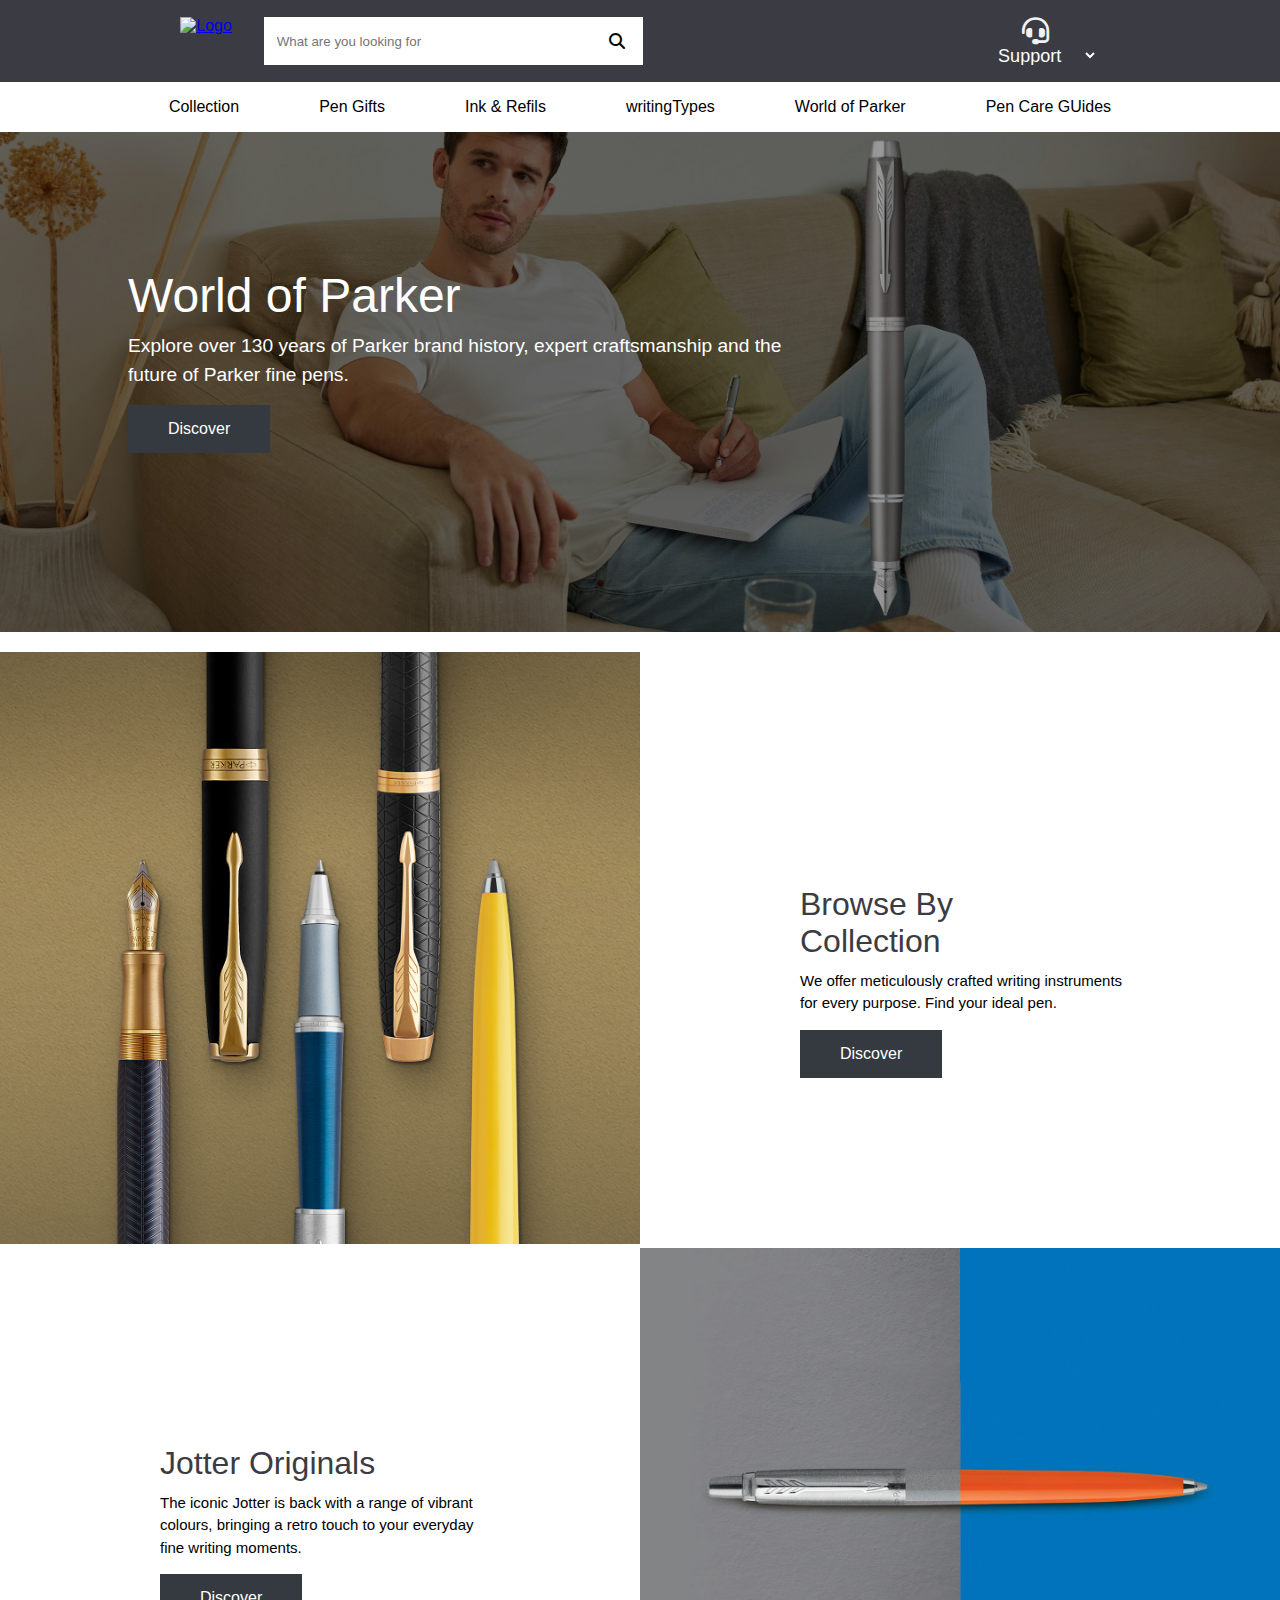
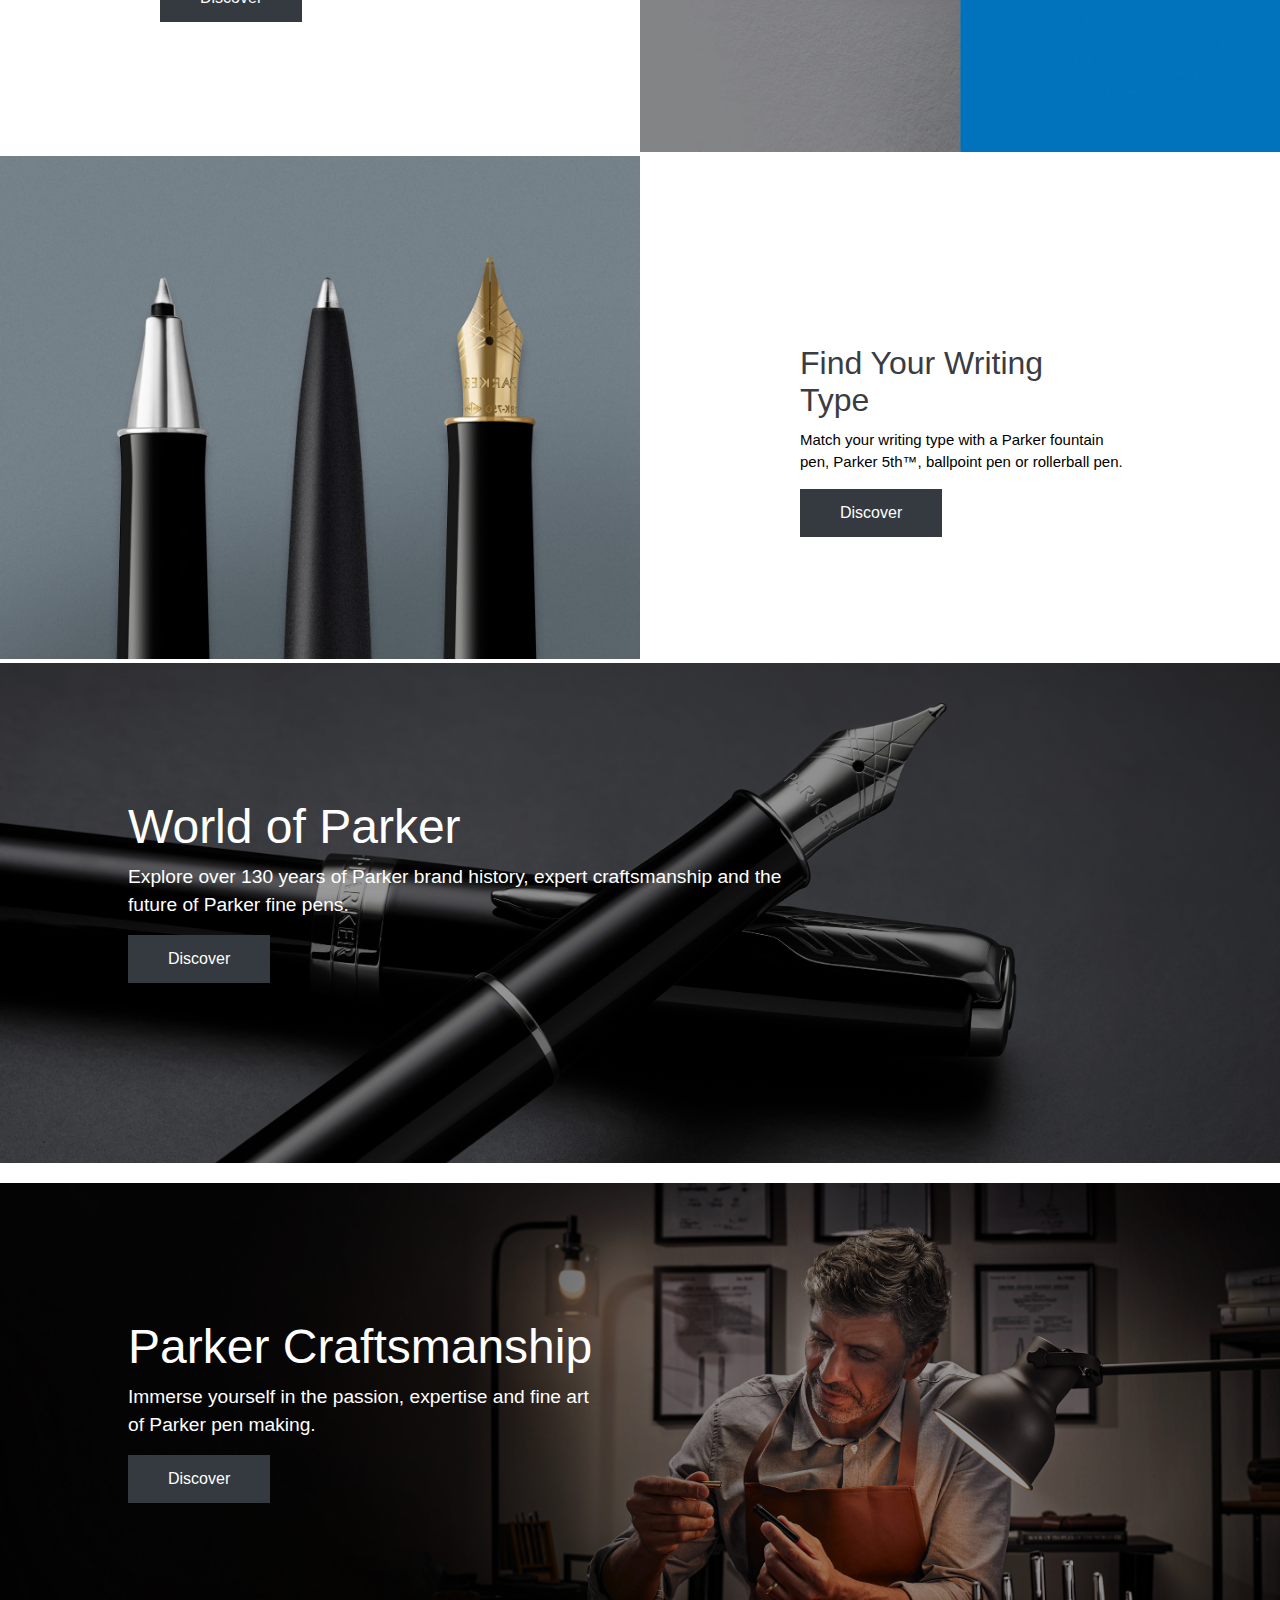
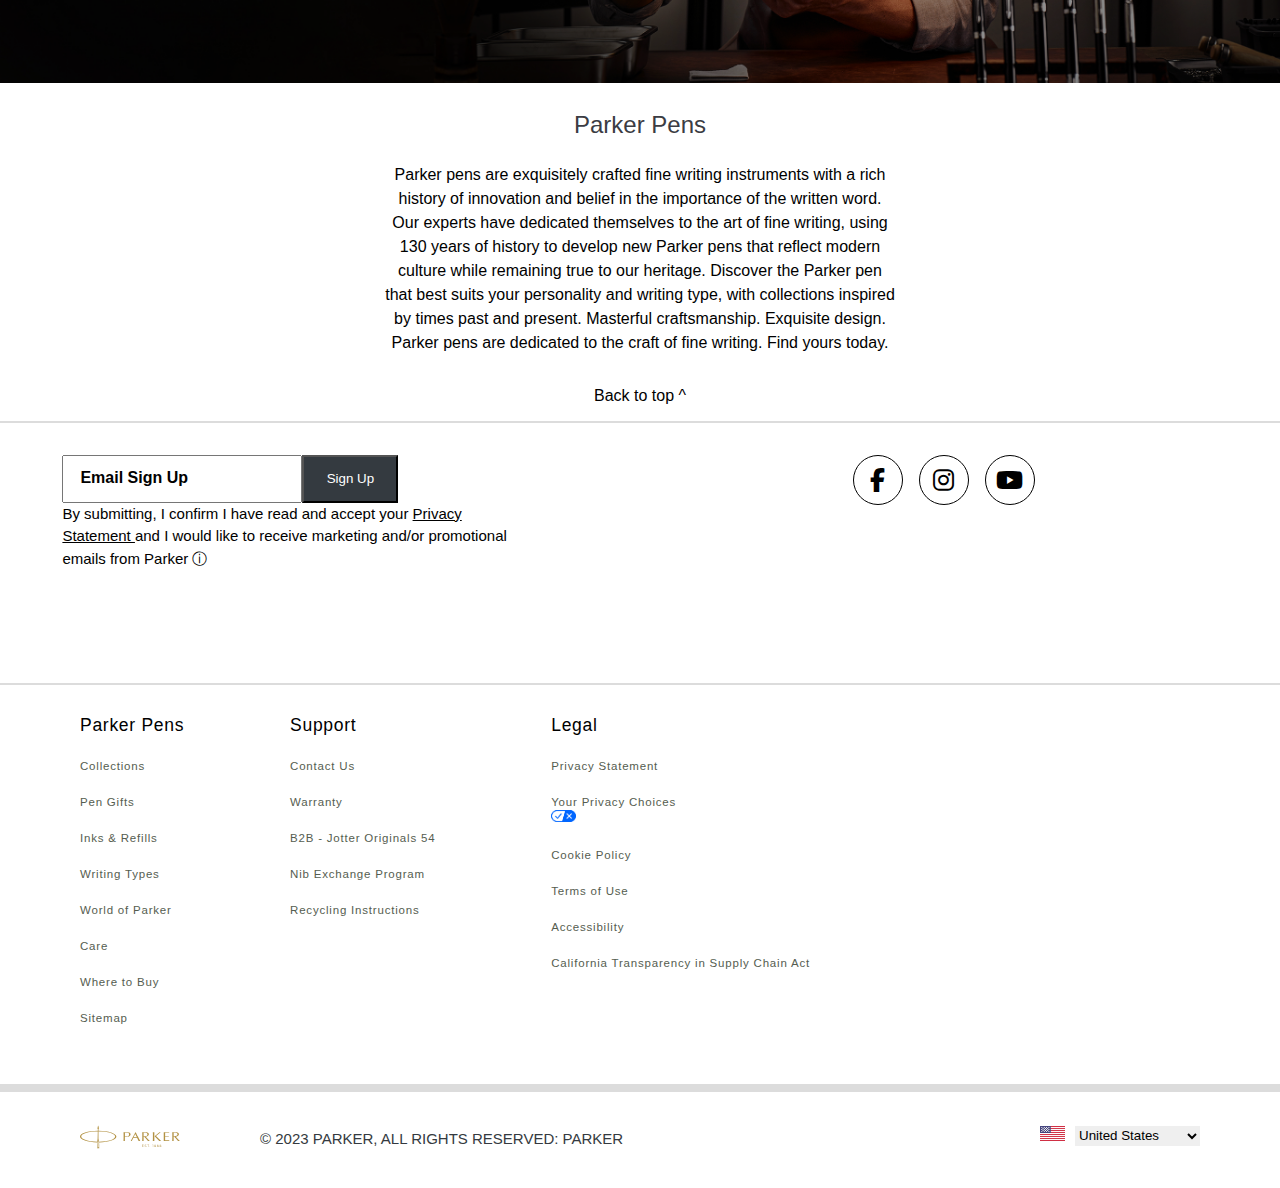
==== index.html @ 1d4c2071 "complete the parkerpen UI" ====
<!DOCTYPE html>
<html lang="en">
  <head>
    <meta charset="UTF-8" />
    <meta name="viewport" content="width=device-width, initial-scale=1.0" />
    <title>Perker Pens</title>
    <link rel="stylesheet" href="style.css" />
    <link
      rel="stylesheet"
      href="https://cdnjs.cloudflare.com/ajax/libs/font-awesome/6.5.2/css/all.min.css"
    />

    <link
      rel="stylesheet"
      href="https://cdnjs.cloudflare.com/ajax/libs/font-awesome/6.4.0/css/all.min.css"
      integrity="sha512-iecdLmaskl7CVkqkXNQ/ZH/XLlvWZOJyj7Yy7tcenmpD1ypASozpmT/E0iPtmFIB46ZmdtAc9eNBvH0H/ZpiBw=="
      crossorigin="anonymous"
      referrerpolicy="no-referrer"
    />
  </head>

  <body>
    <div class="header">
      <div class="header1">
        <a href="index.html">
          <img
            src="https://www.parkerpen.com/on/demandware.static/Sites-parkerpen-Site/-/default/dwaffe7f87/images/brand-logo.svg"
            alt="Logo"
            srcset=""
          />
        </a>

        <div class="search">
          <input type="text" placeholder="What are you looking for" />
          <i class="fa-solid fa-magnifying-glass"></i>
        </div>
      </div>
      <div class="header2">
        <i class="fa-solid fa-headset" style="color: #f2f2f2"></i>
        <!-- <div>Support</div> -->
        <select class="support" name="usa" id="country">
          <option value="Support">Support</option>
          <option value="Support">Contact Us</option>
          <option value="Support">Parker Help Center</option>
          <option value="Support">Where to Buy</option>
          <option value="Support">Warranty & Service</option>
          <option value="Support">Recycling Instraction</option>
        </select>
      </div>
    </div>

    <nav>
      <!-- <a href="#">LOGO</a>  -->
      <label for="toggler">
        <i class="fa fa-bars"></i>
      </label>
      <input type="checkbox" id="toggler" name="" />
      <div class="menu">
        <ul class="list">
          <li><a href="#">Collection</a></li>
          <li><a href="#">Pen Gifts</a></li>
          <li><a href="#">Ink & Refils</a></li>
          <li><a href="#">writingTypes</a></li>
          <li><a href="World of Parker.html">World of Parker</a></li>
          <li><a href="#">Pen Care GUides</a></li>
        </ul>
      </div>
    </nav>

    <!-- <div class="navbar">
      <div class="navbody">
        <ul class="nav_items">
          <li><a href="#">Collection</a></li>
          <li><a href="#">Pen Gifts</a></li>
          <li><a href="#">Ink & Refils</a></li>
          <li><a href="#">writingTypes</a></li>
          <li><a href="World of Parker.html">World of Parker</a></li>
          <li><a href="#">Pen Care GUides</a></li>
        </ul>
      </div>
    </div> -->

    <!-- <marquee
      class="carousel_container"
      behavior="scroll"
      direction="left"
      scrollamount="5"
    >
      <div class="carousel_item">
        <img
          src="https://newellbrands.imgix.net/e8089a45-426e-38e9-9756-3b28e2a6782c/e8089a45-426e-38e9-9756-3b28e2a6782c.jpg"
          alt="Image 1"
        />
        <div class="image_content">
          <h2>Title 1</h2>
          <p>
            Lorem ipsum dolor sit amet consectetur adipisicing elit. <br>
            Magnam,
            magni laboriosam voluptatum molestias autem sed? Facilis, <br>
            nesciunt
            odit aliquam nemo, ut, pariatur consequuntur eum sit <br>
            libero itaque
            in eius dolorem!
          </p>
          <button type="button">Discover</button>
        </div>
      </div>
      <div class="carousel_item">
        <img
          src="https://newellbrands.imgix.net/e8089a45-426e-38e9-9756-3b28e2a6782c/e8089a45-426e-38e9-9756-3b28e2a6782c.jpg"
          alt="Image 2"
        />
        <div class="image_content">
          <h2>Title 2</h2>
          <p>
            Lorem ipsum dolor sit amet consectetur adipisicing elit. Magnam,
            magni laboriosam voluptatum molestias autem sed? Facilis, nesciunt
            odit aliquam nemo, ut, pariatur consequuntur eum sit libero itaque
            in eius dolorem!
          </p>
          <button type="button">Discover</button>
        </div>
        <div></div>
      </div>
      <div class="carousel_item">
        <img
          src="https://newellbrands.imgix.net/e8089a45-426e-38e9-9756-3b28e2a6782c/e8089a45-426e-38e9-9756-3b28e2a6782c.jpg"
          alt="Image 3"
        />
        <div class="image_content">
          <h2>Title 3</h2>
          <p>
            Lorem ipsum dolor sit amet consectetur adipisicing elit. Magnam,
            magni laboriosam voluptatum molestias autem sed? Facilis, nesciunt
            odit aliquam nemo, ut, pariatur consequuntur eum sit libero itaque
            in eius dolorem!
          </p>
          <button type="button">Discover</button>
        </div>
      </div>
    </marquee> -->

    <!-- <div class="crasoul_conatiner">
      <div class="crasoul_item">
        <img
          src="https://newellbrands.imgix.net/e8089a45-426e-38e9-9756-3b28e2a6782c/e8089a45-426e-38e9-9756-3b28e2a6782c.jpg"
          alt=""
          srcset=""
        />
        <div class="images_content">
          <h2>PARKER I AM <br> Writing Rituals</h2>
          <p>
            Make Writing Your Ritual
          </p>
          <button type="button">Discover</button>
        </div>
      </div>
    </div> -->
    <div>
      <section class="tale_part2">
        <div class="image2">
          <img src="images/1st.jpg" alt="img3" />
        </div>
        <div class="b-left">
          <p class="text-box5">World of Parker</p>
          <p class="banner5">
            Explore over 130 years of Parker brand history, expert craftsmanship
            and the<br />future of Parker fine pens.
          </p>
          <a href="World of Parker.html"
            ><button href="#" class="btn5">Discover</button></a
          >
        </div>
      </section>
    </div>

    <!-- main -->
    <div class="top">
      <div class="container">
        <div class="image">
          <img src="images/v05.jpg" alt="Pens" />
        </div>
        <div class="content">
          <h2>
            Browse By <br />
            Collection
          </h2>
          <p>
            We offer meticulously crafted writing instruments <br />
            for every purpose. Find your ideal pen.
          </p>
          <a href="#" class="button">Discover</a>
        </div>
      </div>

      <div class="container">
        <div class="content">
          <h2>Jotter Originals</h2>
          <p>
            The iconic Jotter is back with a range of vibrant <br />
            colours, bringing a retro touch to your everyday <br />
            fine writing moments.
          </p>
          <a href="#" class="button">Discover</a>
        </div>
        <div class="image">
          <img src="images/v01.jpg" alt="Pens" />
        </div>
      </div>

      <div class="container">
        <div class="image">
          <img src="images/v03.jpg" alt="Pens" />
        </div>
        <div class="content">
          <h2>
            Find Your Writing <br />
            Type
          </h2>
          <p>
            Match your writing type with a Parker fountain <br />
            pen, Parker 5th™, ballpoint pen or rollerball pen.
          </p>
          <a href="#" class="button">Discover</a>
        </div>
      </div>

      <div>
        <section class="tale_part2">
          <div class="image2">
            <img src="images/v02.jpg" alt="img3" />
          </div>
          <div class="b-left">
            <p class="text-box5">World of Parker</p>
            <p class="banner5">
              Explore over 130 years of Parker brand history, expert
              craftsmanship and the<br />future of Parker fine pens.
            </p>
            <a href="World of Parker.html"
              ><button href="#" class="btn5">Discover</button></a
            >
          </div>
        </section>
      </div>

      <div>
        <section class="tale_part">
          <div class="image2">
            <img
              src="images/vb.jpg"
              alt="img4"
              style="height: 500px; width: 1340px"
            />
          </div>
          <div class="b-left">
            <p class="text-box5">Parker Craftsmanship</p>
            <p class="banner5">
              Immerse yourself in the passion, expertise and fine art <br />
              of Parker pen making.
            </p>
            <a href="World of Parker.html"
              ><button href="#" class="btn5">Discover</button></a
            >
          </div>
        </section>
      </div>
    </div>
    <div>
      <div class="tale_part3">
        <h4 class="heading1">Parker Pens</h4>
        <p class="paragraph_last">
          Parker pens are exquisitely crafted fine writing instruments with a
          rich history of innovation and belief in the importance of the written
          word. Our experts have dedicated themselves to the art of fine
          writing, using 130 years of history to develop new Parker pens that
          reflect modern culture while remaining true to our heritage. Discover
          the Parker pen that best suits your personality and writing type, with
          collections inspired by times past and present. Masterful
          craftsmanship. Exquisite design. Parker pens are dedicated to the
          craft of fine writing. Find yours today.
        </p>
        <a class="link1" href="#" style="color: black; font-family: sans-serif"
          >Back to top ^
        </a>
      </div>
    </div>

    <!-- <footer></footer> -->
    <hr class="hr1" style="width: 100%; margin-left: 0; color: #6c757d" />

    <footer>
      <div class="footer_part1">
        <div class="footer_left">
          <div class="signup">
            <!-- <label class="form_label">Email Sign Up</label><br /> -->
            <input
              class="searchbar"
              type="email"
              name="Email address"
              placeholder="Email Sign Up"
            />
            <input class="submitbutton" type="submit" value="Sign Up" />
          </div>
          <div class="first_text_part">
            <p>
              By submitting, I confirm I have read and accept your
              <a href="#" style="color: black">
                Privacy <br />
                Statement
              </a>
              and I would like to receive marketing and/or promotional <br />
              emails from Parker ⓘ
            </p>
          </div>
        </div>
        <div class="social_media_icons">
          <i class="fa-brands fa-facebook-f"></i>
          <i class="fa-brands fa-instagram"></i>
          <i class="fa-brands fa-youtube"></i>
        </div>
      </div>
      <hr class="hr2" style="width: 100%; margin-top: 80px" />
    </footer>
    <div></div>

    <section class="footer_part2">
      <div class="column1">
        <h3 class="footer2_h">Parker Pens</h3>
        <div class="elements1">
          <h6 class="element1"><a class="element1" href="#">Collections</a></h6>
          <h6 class="element1"><a class="element1" href="#">Pen Gifts</a></h6>
          <h6 class="element1">
            <a class="element1" href="#">Inks & Refills</a>
          </h6>
          <h6 class="element1">
            <a class="element1" href="#">Writing Types</a>
          </h6>
          <h6 class="element1">
            <a class="element1" href="#">World of Parker</a>
          </h6>
          <h6 class="element1"><a class="element1" href="#">Care</a></h6>
          <h6 class="element1">
            <a class="element1" href="#">Where to Buy</a>
          </h6>
          <h6 class="element1"><a class="element1" href="#">Sitemap</a></h6>
        </div>
      </div>
      <div class="column2">
        <h3 class="footer2_h">Support</h3>
        <div>
          <h6 class="element1"><a class="element1" href="#">Contact Us</a></h6>
          <h6 class="element1"><a class="element1" href="#">Warranty</a></h6>
          <h6 class="element1">
            <a class="element1" href="#">B2B - Jotter Originals 54</a>
          </h6>
          <h6 class="element1">
            <a class="element1" href="#">Nib Exchange Program</a>
          </h6>
          <h6 class="element1">
            <a class="element1" href="#">Recycling Instructions</a>
          </h6>
        </div>
      </div>
      <div class="column3">
        <h3 class="footer2_h">Legal</h3>
        <div>
          <h6 class="element1">
            <a class="element1" href="#">Privacy Statement</a>
          </h6>
          <h6 class="element1">
            <a class="element1" href="#">Your Privacy Choices</a>
          </h6>
          <img
            src="images/ok.png"
            alt="mmm"
            style="margin-top: 1px; width: 25px; position: relative"
          />
          <h6 class="element1">
            <a class="element1" href="#">Cookie Policy</a>
          </h6>
          <h6 class="element1">
            <a class="element1" href="#">Terms of Use</a>
          </h6>
          <h6 class="element1">
            <a class="element1" href="#">Accessibility</a>
          </h6>
          <h6 class="element1">
            <a class="element1" href="#"
              >California Transparency in Supply Chain Act</a
            >
          </h6>
        </div>
      </div>
    </section>
    <hr
      class="hr2"
      style="width: 100%; margin-top: 60px; border: 4px solid Gainsboro"
    />

    <section class="footer_3">
      <div class="footer3_left">
        <img
          src="images/brand-logo.svg"
          alt="logo_footer"
          style="
            margin-left: 80px;
            width: 100px;
            height: 50px;
            margin-top: -1rem;
          "
        />
        <p class="copyright">© 2023 PARKER, ALL RIGHTS RESERVED: PARKER</p>
      </div>
      <div class="footer3_right">
        <img
          src="images/US.png"
          alt="us"
          style="margin-right: 10px; width: 25px; height: 15px"
        />
        <select class="flag_name" name="usa" id="country">
          <option value="United States">United States</option>
          <option value="United States">india</option>
          <option value="United States">Chain</option>
        </select>
      </div>
    </section>
  </body>
</html>
---- style.css ----
*{
    padding: 0px;
    margin: 0px;
    box-sizing: border-box;
}
body {
    font-family: Arial, sans-serif;
    margin: 0;
    padding: 0;
  }
.header{
    /* position: fixed; */
    top: 0;
    width: 100%;
    display: flex;
    justify-content: space-around;
    align-items: center;
    padding: 1rem;
    background-color: #3b3c43;
    width: 100%;
    flex-wrap: wrap;
    text-wrap: nowrap;
}

.header1{
    /* height: 5vh; */
    display: flex;
    flex-wrap: wrap;
    gap: 2rem;
    /* width: rem; */
}
.header1>.search{
    height: 3rem;
    display: flex;
    gap: 0.5rem;
    background-color: white;
    justify-content: center;
    align-items: center;
}
.header1>.search>input{
    /* padding: 0.5rem 1rem; */
    width: 20rem;
    height: 100%;
    padding-left: 0.8rem;
    border: none;
}

/* .search{
    position: relative;
    z-index: 10;
    top: 0.5rem;
    left: -6rem;
} */
.search>i{
    display: flex;
    justify-content: center;
    align-items: center;
    height: 95%;
    width: 3rem;
    margin: 0.1rem;
    /* background-color: yellow; */
}
.search>i:hover{
    background-color: #3b3c43;
    color: white;
    cursor: pointer;
}
.header2{
    font-size: 0.1rem;
    padding: 0.1rem;
    display: flex;
    flex-direction: column;
    align-items: center;
    text-wrap: nowrap;
}
.header2>i{
    font-size: 1.7rem;
}
.header2>div{
    color:white;
}
.header2:hover{
    background-color: #36373a;
    
}

.support{
    width:125px;
    height:20px;
    padding-right: 0rem;
    border:none;
    background-color:#3b3c43;
    color: white;
    text-align: center;
    font-size: large;
    cursor:pointer;
}
.support:hover{
    /* text-decoration:underline; */
    background-color:  #36373a;
    color: white;
    /* padding: 1rem 2rem; */
    
    
}
/* .navbar */

nav {
    display: flex;
    flex-wrap: nowrap;
    text-wrap: nowrap;
    align-items: center;
    justify-content: space-around;
    font-size: 1rem;
    
    /* font-weight: bold; */
    font-family: sans-serif;
    padding: 1rem;
    background: linear-gradient(white);
    }
    nav a {
    text-decoration: none;
    color:black;
    }
    
    .list{
        display: flex;
        list-style: none;
        gap: 1rem;
        list-style-type: none; 
        padding: 0; 
        margin: 0; 
       justify-content: space-around;
        padding: 0rem 2rem;
       text-wrap: nowrap;
    } 
    #toggler, label{
    display: none;
    }
    label i{
    color: rgb(71, 69, 69);
    }
    @media screen and (max-width: 650px){
    
    .menu{
    width: 100%;
    max-height: 0;
    overflow: hidden;
    }
    label{
    display: inline-flex;
    }
    #toggler:checked~.menu{
    max-height: 100%;
    }
    .list{
    flex-direction: column;
    align-items: center;
    padding: 10px;
    }
}
.list>li>a{
    text-decoration: none;
    color: black;
    padding: 1rem;
    margin: 1rem;
    
}
.list>li>a:hover{
    background-color: #333438;
    height: auto;
    color: white;

}



.navbar{
    display: flex;
    width: 100%;
    flex-wrap: wrap;
    /* align-items: center; */
    justify-content: center;
    text-wrap: nowrap;
}

/* .nav_items>li:hover{
    padding: 1rem 4rem;
    margin: 1rem;
    background-color: black;
    

} */

.navbody>ul{
    list-style-type: none; 
    padding: 0; 
    margin: 0; 
    display: flex; 
    justify-content: space-around;
    gap: 2rem;
    padding: 1rem 2rem;
    
}
.nav_items>li>a{
    text-decoration: none;
    color: black;
    padding: 0.8rem;
    margin: 1rem;
}


.nav_items>li>a:hover{
    background-color: #3b3c43;
    height: auto;
    color: white;

}





 .carousel_container {
    width: 100%;
    white-space: nowrap;
    overflow: hidden;
}

.carousel_item {
    display: inline-block;
    position: relative;
    margin-right: 10px;
    width: 100%;
}

.carousel_item img {
    width: 100%;
    height: 90vh;
    /* background-size: cover; */
}

.image_content {
    position: absolute;
    top: 0;
    left: 0rem;
    padding: 10rem;
    /* right: 50%; */
    width: 50%;
    height: 100%;
    color: white;
    /* background: rgba(233, 28, 28, 0.5); */
    /* display: flex; */
    /* flex-direction: column; */
    /* justify-content: center; */
    /* align-items: center; */
    /* opacity: 0; */
    /* transition: opacity 0.3s ease; */
    /* text-align: center; */
}

.carousel_item:hover .image_content {
    opacity: 1;
}
.image_content{
    width: 100%;
}
.image_content h2, .image_content p, .image_content button {
    margin: 5px;
}

.image_content button {
    padding: 10px 20px;
    border: none;
    background: #ff5a5f;
    color: white;
    cursor: pointer;
    transition: background 0.3s ease;
}

.image_content button:hover {
    background: #e74c3c;
} 

.crasoul_conatiner{
    width: 100%;
    display: flex;
    flex-direction: row;
}
.crasoul_item{
    width: 100%;
}
.crasoul_item>img{
    width: 100%;
    height: 80vh;
    background-size: cover;
    position: relative;
}
.images_content{
    padding-left: 3rem;
    position: absolute;
    top: 20rem;
    color: white;
}
.images_content>button{
    padding: 1rem 4rem;
    margin: 1rem;
}
.images_content>button:hover{
    background-color: #3b3c43;
    color: white;

}

.images_content{
    /* width: 50%; */
    /* display: flex; */
    flex-direction: column;
    justify-content: space-around;
    padding-left: 5rem;
}
.images_content>h2{
    font-size: 3rem;
    font-weight: lighter;
    
}
.images_content>p{
    font-size: large;
}


    /* main */

.top{
    padding-top: 1rem;
}

.container {
    display: flex;
    flex-wrap: wrap;
    /* justify-content: space-between; */
    align-items: center;
    /* padding: 1rem; */
    background-color:white;
  }
  
  .image{
    width: 50%;
  }
  .image>img{
    width: 100%;
  }
  .content {
    width: 50%;
    padding: 5rem;
    text-align: start;
    padding-left: 10rem;
  }
  
.content h2 {
    /* font-size: 36px; */
    font-size:xx-large;
    font-weight: lighter;
    margin-bottom: 10px;
    color: #3b3c43;
  }
  
  p {
    font-size: 15px;
    line-height: 1.5;
   
  }
  
.button {
    position: absolute;
    margin-top:15px;
    background-color: #343a40;
    color: white;
    font-size: 16px;
    padding: 15px 40px;
    border: none;
    cursor: pointer;
    text-align: center;
    font-family: roboto-regular,sans-serif;
    text-decoration: none;
    /* display: inline-block;
    padding: 10px 20px;
    background-color: #333;
    color: #fff;
    text-decoration: none;
    border-radius: 5px;
    margin-top: 20px; */
}
.button:hover{
  
    background-color: rgb(24, 23, 23);
    color: white;
  
  }


.tale_part2 {
    display: flex;
    /* justify-content: left; */
    flex-wrap: wrap;
    flex-direction: column;
    /* justify-content: space-between; */  
    
}
.tale_part {
    display: flex;
    /* justify-content: left; */
    flex-wrap: wrap;
    flex-direction: column;
    /* justify-content: space-between; */
    margin-top: 1rem;
    
    
    
}
  
.image2 {
    /* width: 0%; */
    /* margin-right: 20px; */
    filter: brightness(60%);
}
  
.image2>img {
    width: 100%;
    height: 500px;
    object-fit: cover;
    
    
}
.b-left{
    position: absolute;
    /* display: flex; */
    flex-direction: column;
    color: white;

    margin-left: 10%;
    padding-top:8rem;
    
    
} 
.text-box5 {
   
font-size: 3rem;
    
}
  
  .banner5 {
    font-size: larger;
    
  }
  
  .btn5 {
    position: absolute;
    margin-top:15px;
    background-color: #343a40;
    color: white;
    font-size: 16px;
    padding: 15px 40px;
    border: none;
    cursor: pointer;
    text-align: center;
    font-family: roboto-regular,sans-serif;
    text-decoration: none;
    
  }
  
  .btn5:hover {
    background-color: #ffffff;
    color: #343a40;
  }
  
  /* Responsive styling for smaller screens */
  @media (max-width: 700px) {
    .tale_part2 {
      flex-direction: column;
    }
  
    .image2 {
      width: 100%;
      margin-right: 0;
    }
  
    .image2 img {
      height: 300px;
      filter: brightness(0.8);
    }
  
    .text-box5 {
      font-size: 24px;
    }
  
    .banner5 {
      font-size: 14px;
    }
  
    .btn5 {
      padding: 8px 15px;
    }
  }

.tale_part3{
    display:flex;
    justify-content: center;
    flex-wrap: wrap;
    width: 40%;
    text-align: center;
    /* padding: 2rem; */
    margin-left: 30%;
    align-items: center;
    font-size: medium;
    
}
.heading1{
    padding: 1.5rem;
    font-size: x-large;
    font-weight: lighter;
    color: #3b3c43;
    
}
.paragraph_last{
    font-size: medium;
}
.link1{
    padding: 1rem;
    padding-top: 2rem;
    color: #343a40;
    text-decoration: none;
}
.link1:hover{
    color: #343a40;
    background-color:white;
    text-decoration:underline;
    cursor:pointer;
}

/* footer */
.hr1{
    border: 1px solid #dcdcdc ;
    display: flex;
    flex-wrap: wrap;
}


.footer_part1{
    width: 100%;
    display:flex;
    flex-direction: row;
    height: 20vh;
    justify-content: space-around;
    padding: 2rem;
    /* margin-left:80px; */
    /* margin-top:30px; */
    line-height: 3;
    flex-wrap: wrap;
}
.footer_left{
    width: 60%;
    display: flex;
    justify-content: center;
    flex-direction: column;
    align-items: flex-start;
}

.signup{
  display:flex;  
  gap: 0rem;
   

}
.searchbar{
    display:flex;
    height: 3rem;
    width: 15rem;
    padding-left: 1rem;
    font-weight: bolder;
}
.submitbutton{
    display:flex;
    position:relative;
    color:white;
    background-color:#343a40;
    width: 6rem;


}

/* .form_label{
    font-family: sans-serif;
    font-weight: bold;
    font-size:14px;
} */

input.searchbar::-webkit-input-placeholder { font-size: 12pt; color: black; }
input.searchbar::-moz-placeholder { font-size: 12pt; color: black; }
input.searchbar:-ms-input-placeholder { font-size: 12pt; color: black; }
input.searchbar:-moz-placeholder { font-size: 12pt; color: black; margin-left:1px;}

/* input[type=submit] {
        border: none;
        padding: 15px 30px;
        text-decoration: none;
        margin: 4px 2px;
        cursor: pointer;
        margin-top:25px;
        margin-left:220px;
      } */
.submitbutton:hover{
    color:white;
    background-color:black;
    cursor:pointer;
}

.first_text_part{
    display: flex;
    flex-wrap: wrap;
    font-size:12px;
    line-height: 1.9;
    letter-spacing:0.40;
    font-family: sans-serif;
    position: relative;

}
.social_media_icons{
    display:flex;
    height: 5rem;
     width: 30%;
    display:flex;
    flex-direction: row;
   gap: 1rem; 
   flex-wrap: wrap;
   
    
}
.social_media_icons>i{
    font-size: 1.5rem;
    display: flex;
    /* padding: 0.3rem; */
    justify-content: space-around; 
    align-items: center;
    width: 50px;
    height: 50px;
    border-radius: 50%;
    text-decoration: none;
    /* color: #fff; */
    /* transition: background-color 0.3s, color 0.3s; */
    border: 1px solid;


}
.social_media_icons>i:hover{
    color: white;
    background-color: rgb(0, 0, 0);
    
    
}
.hr2{
    border: 1px solid #dcdcdc ;
    display: flex;
    flex-wrap: wrap;


} 

.footer_part2{
    display:flex;
    flex-direction:row;
    margin-top:30px;
    justify-content:space-between;
    font-family: sans-serif;
    font-weight: lighter;
    font-size:15px;
    letter-spacing:0.70px;
 
 
 }
 .column1{
        margin-left:80px;
 }
 .footer2_h{
     font-weight:lighter;
 }
 .element1{
     display:flex;
     flex-direction:column;
     margin-top:12px;
     letter-spacing:0.80px;
     font-family:sans-serif;
     font-size:11.5px;
     font-weight:lighter;
     color:#555d50;
     text-decoration:none;
 
 }
 .element1:hover{
     text-decoration:underline;
     cursor:pointer;
 }
 .column2{
         margin-right:10px;
 }
 .column3{
 
       margin-right:470px;
 
 }
 .hr3{
      border: 10px solid #dcdcdc ;
 
 }
 .footer_3{
    display:flex;
    height: 65px;
    margin-top:30px;
    justify-content:space-between;
 }
 
 .footer3_left{
    display:flex;
    height: 60px;
    margin-top:6px;
    justify-content:space-between;
    font-family:sans-serif;
    font-weight: lighter;
    font-size:11.5px;
    letter-spacing:0.10x;
    color:#343a40;
 }
 .copyright{
     margin-left:80px;
 }
 .footer3_right{
     display:flex;
     margin-left:70px;
     margin-top:4px;
     font-family:sans-serif;
     font-weight: lighter;
     font-size:11.5px;
 }
 .flag_name{
     width:125px;
     height:20px;
     margin-right:80px;
     border:none;
 }
 .flag_name:hover{
     text-decoration:underline;
     cursor:pointer;
 }
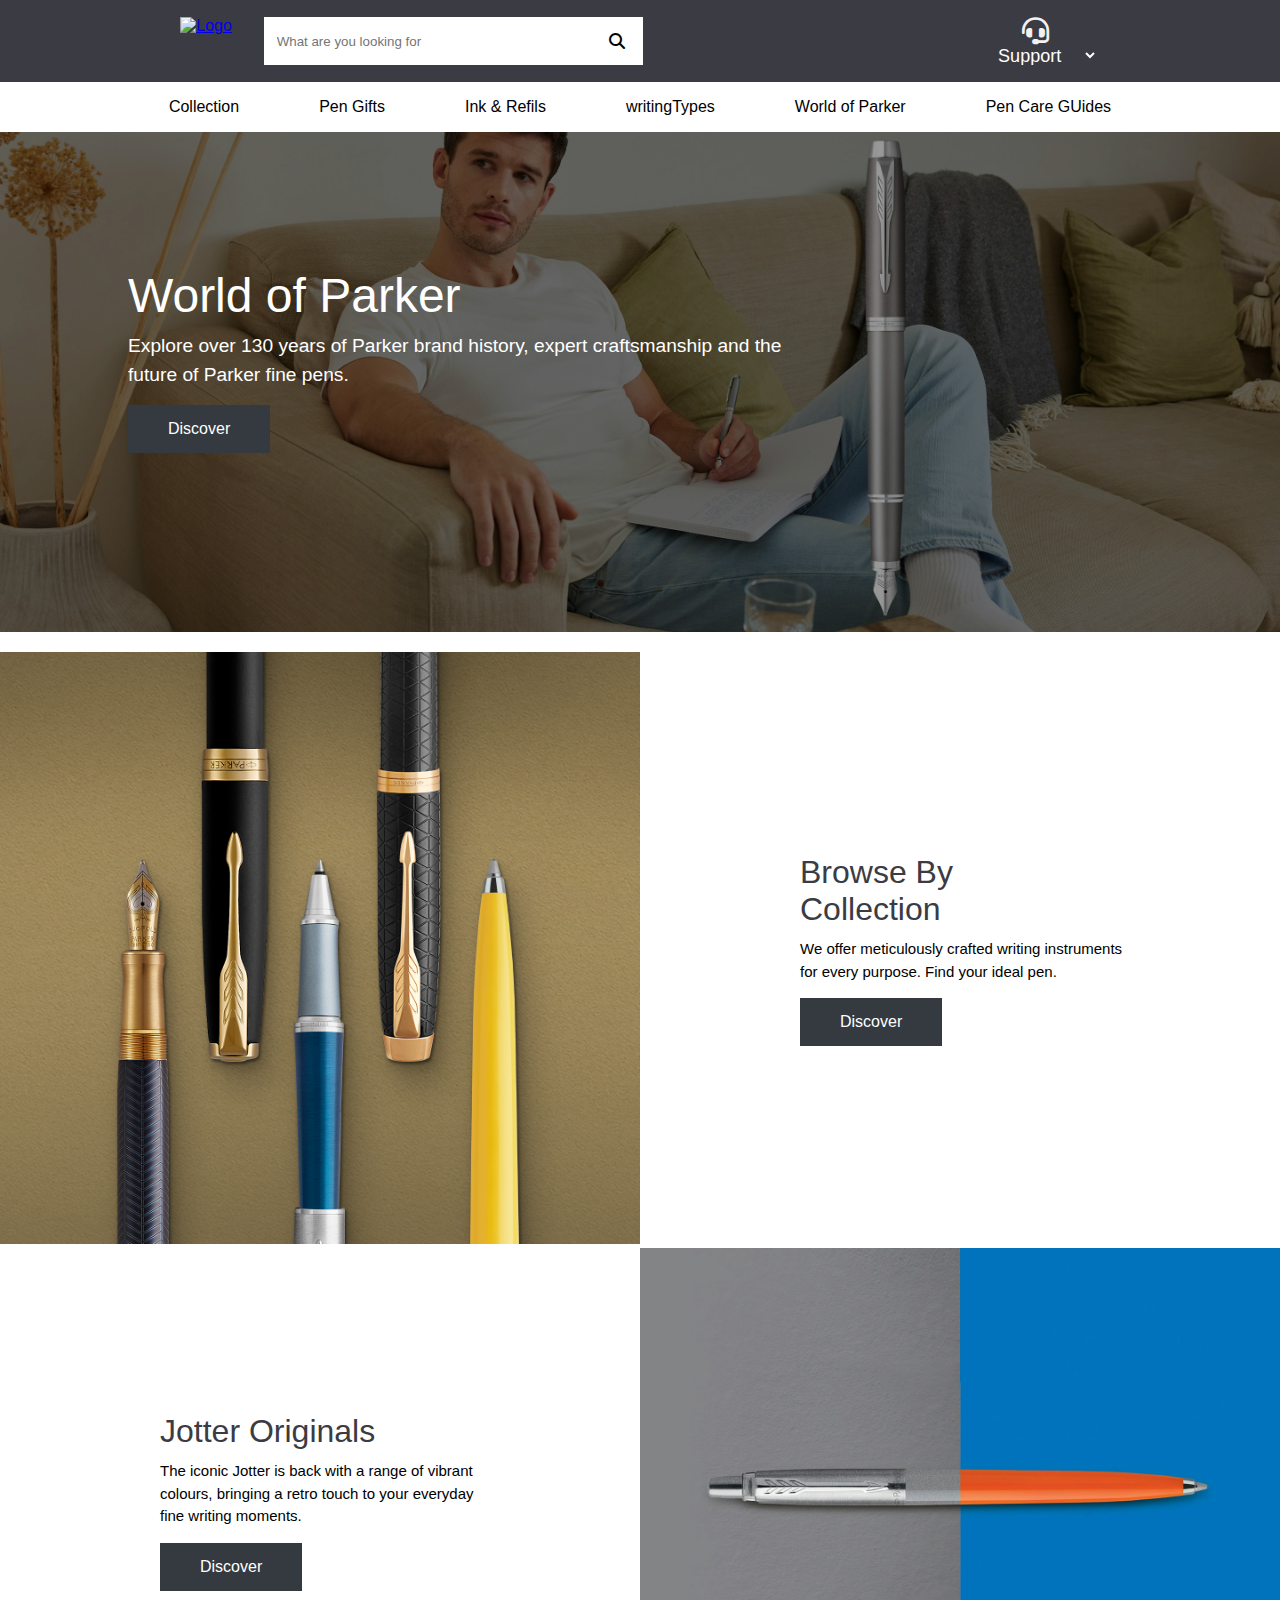
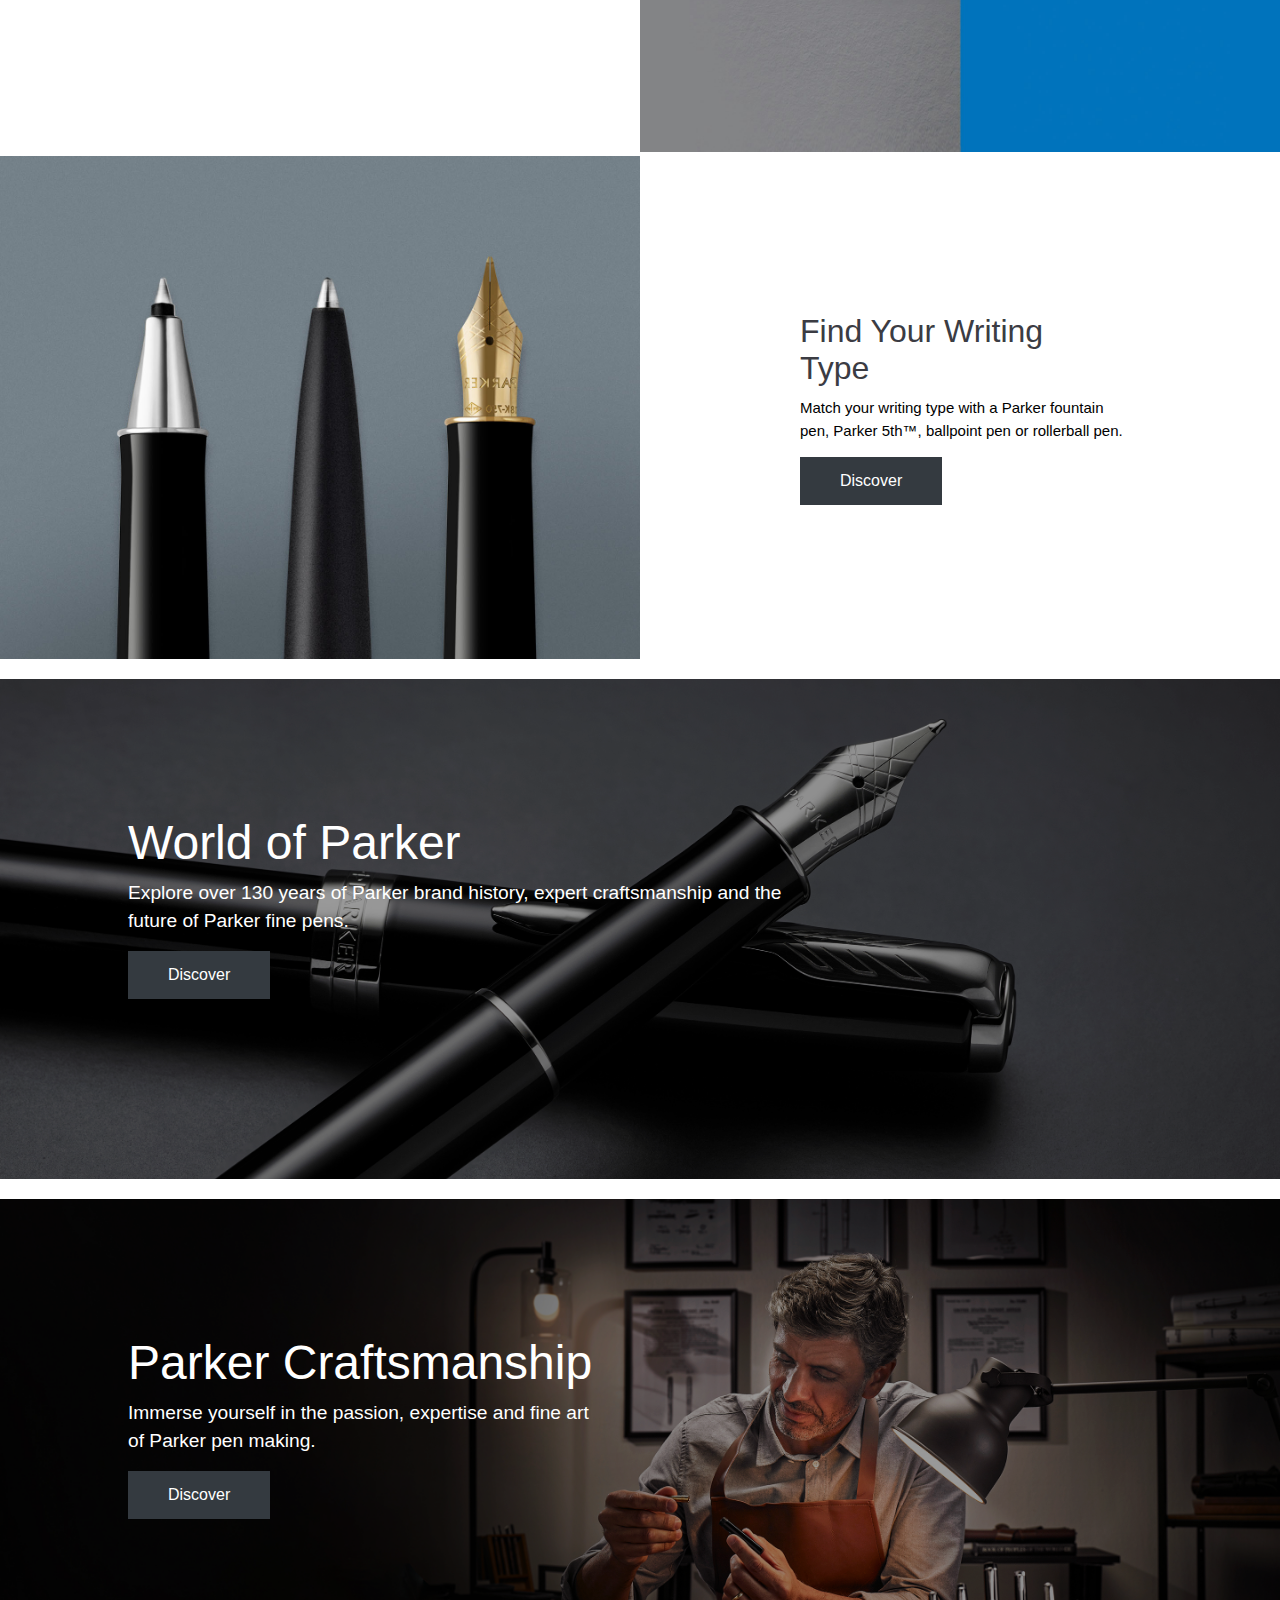
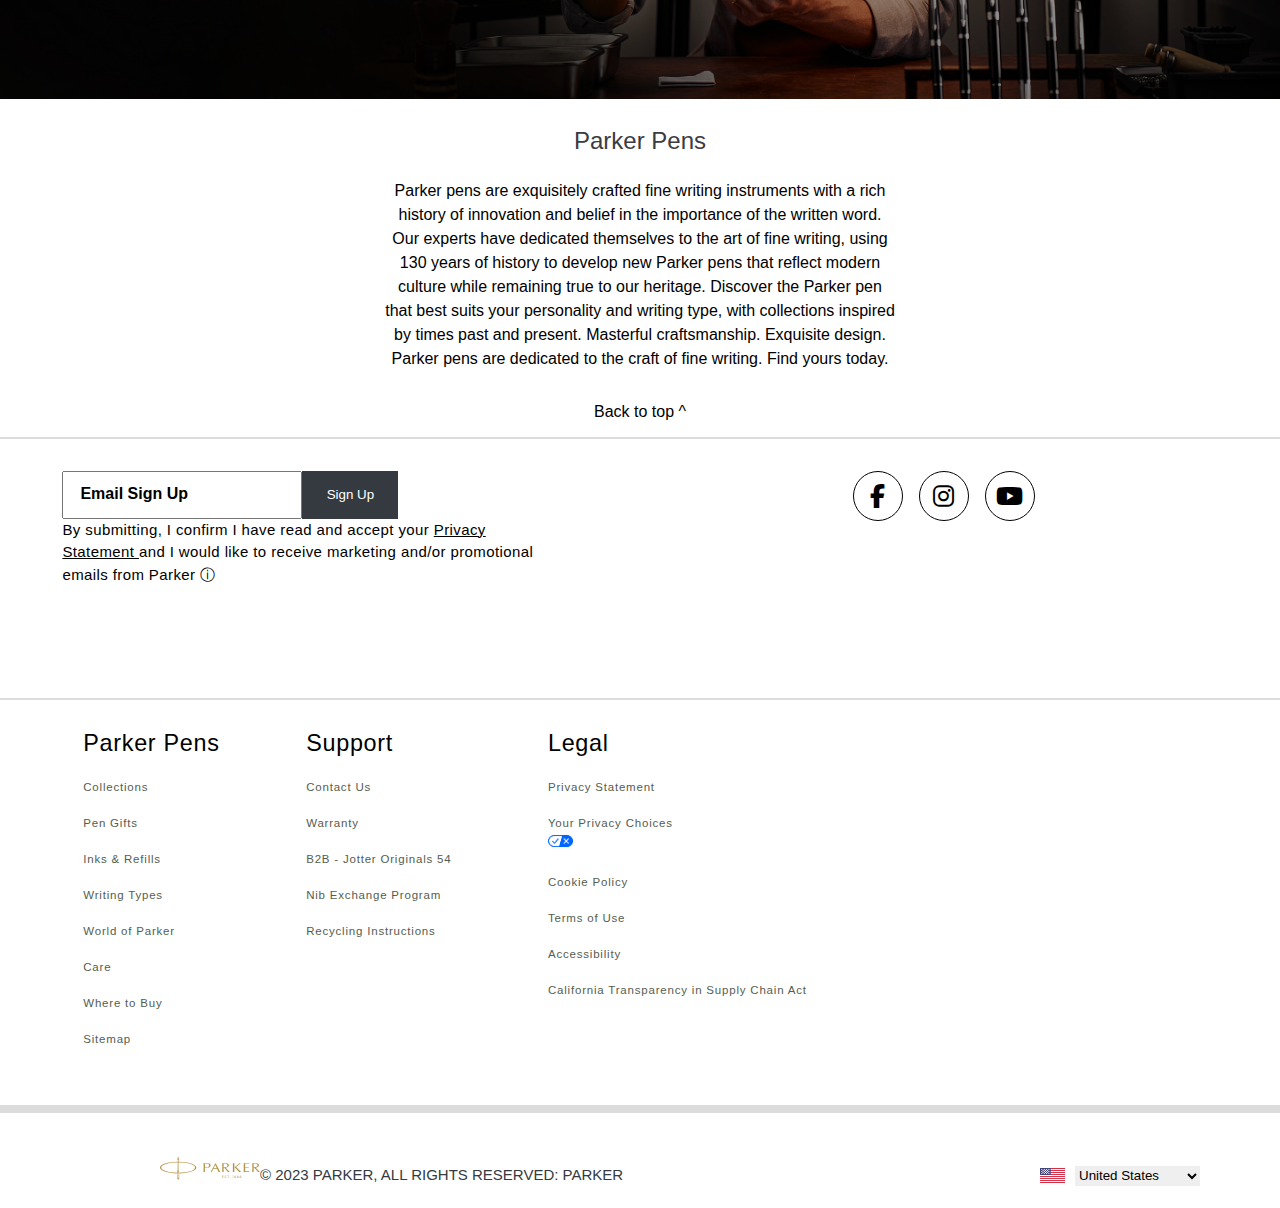
==== commit 7843825e: "make index.html responsive and add list in footer" ====
--- a/index.html
+++ b/index.html
@@ -226,7 +226,7 @@
       </div>
 
       <div>
-        <section class="tale_part2">
+        <section class="tale_part">
           <div class="image2">
             <img src="images/v02.jpg" alt="img3" />
           </div>
@@ -249,7 +249,7 @@
             <img
               src="images/vb.jpg"
               alt="img4"
-              style="height: 500px; width: 1340px"
+              
             />
           </div>
           <div class="b-left">
@@ -285,6 +285,8 @@
       </div>
     </div>
 
+     
+
     <!-- <footer></footer> -->
     <hr class="hr1" style="width: 100%; margin-left: 0; color: #6c757d" />
 
@@ -308,7 +310,7 @@
                 Privacy <br />
                 Statement
               </a>
-              and I would like to receive marketing and/or promotional <br />
+              and I would like to receive marketing and/or promotional <br>
               emails from Parker ⓘ
             </p>
           </div>
@@ -319,9 +321,10 @@
           <i class="fa-brands fa-youtube"></i>
         </div>
       </div>
-      <hr class="hr2" style="width: 100%; margin-top: 80px" />
     </footer>
-    <div></div>
+
+    <!-- <footer>2</footer> -->
+    <hr class="hr2" style="width: 100%; margin-top: 80px" />
 
     <section class="footer_part2">
       <div class="column1">
@@ -392,6 +395,7 @@
         </div>
       </div>
     </section>
+    <!-- <footer>3</footer> -->
     <hr
       class="hr2"
       style="width: 100%; margin-top: 60px; border: 4px solid Gainsboro"
@@ -407,10 +411,14 @@
             width: 100px;
             height: 50px;
             margin-top: -1rem;
+            
           "
         />
-        <p class="copyright">© 2023 PARKER, ALL RIGHTS RESERVED: PARKER</p>
-      </div>
+        <div>
+          <p class="copyright">© 2023 PARKER, ALL RIGHTS RESERVED: PARKER</p>
+        </div>
+      </div>
+      <!-- <p class="copyright">© 2023 PARKER, ALL RIGHTS RESERVED: PARKER</p> -->
       <div class="footer3_right">
         <img
           src="images/US.png"
--- a/style.css
+++ b/style.css
@@ -109,7 +109,7 @@
     display: flex;
     flex-wrap: nowrap;
     text-wrap: nowrap;
-    align-items: center;
+    /* align-items: center; */
     justify-content: space-around;
     font-size: 1rem;
     
@@ -335,43 +335,153 @@
     padding-top: 1rem;
 }
 
+
 .container {
     display: flex;
     flex-wrap: wrap;
-    /* justify-content: space-between; */
-    align-items: center;
-    /* padding: 1rem; */
-    background-color:white;
-  }
-  
-  .image{
+    align-items: center;
+    background-color: white;
+}
+
+.image {
     width: 50%;
-  }
-  .image>img{
-    width: 100%;
-  }
-  .content {
+}
+
+.image > img {
+    width: 100%;
+}
+
+.content {
     width: 50%;
     padding: 5rem;
     text-align: start;
     padding-left: 10rem;
-  }
-  
+}
+
 .content h2 {
-    /* font-size: 36px; */
-    font-size:xx-large;
+    font-size: xx-large;
     font-weight: lighter;
     margin-bottom: 10px;
     color: #3b3c43;
-  }
-  
-  p {
+}
+
+p {
     font-size: 15px;
     line-height: 1.5;
+}
+
+.button {
+    display: inline-block;
+    margin-top: 15px;
+    background-color: #343a40;
+    color: white;
+    font-size: 16px;
+    padding: 15px 40px;
+    border: none;
+    cursor: pointer;
+    text-align: center;
+    font-family: roboto-regular, sans-serif;
+    text-decoration: none;
+}
+
+.button:hover {
+    background-color: rgb(24, 23, 23);
+    color: white;
+}
+
+/* Media Queries for Responsiveness */
+@media (max-width: 768px) {
+    .container {
+        flex-direction: column;
+    }
+
+    .image, .content {
+        width: 100%;
+        padding: 2rem;
+        text-align: center;
+    }
+
+    .content {
+        padding-left: 0;
+    }
+
+    .button {
+        padding: 10px 20px;
+    }
+}
+
+@media (max-width: 480px) {
+    .content h2 {
+        font-size: large;
+    }
+
+    p {
+        font-size: 14px;
+    }
+
+    .button {
+        font-size: 14px;
+        padding: 10px 20px;
+    }
+}
+
+
+.tale_part2 {
+    display: flex;
+    /* justify-content: left; */
+    flex-wrap: wrap;
+    flex-direction: column;
+    /* justify-content: space-between; */  
+    
+}
+.tale_part {
+    display: flex;
+    /* justify-content: left; */
+    flex-wrap: wrap;
+    flex-direction: column;
+    /* justify-content: space-between; */
+    margin-top: 1rem;
+    
+    
+    
+}
+  
+.image2 {
+    /* width: 0%; */
+    /* margin-right: 20px; */
+    filter: brightness(60%);
+}
+  
+.image2>img {
+    width: 100%;
+    height: 500px;
+    object-fit: cover;
+    
+    
+}
+.b-left{
+    position: absolute;
+    /* display: flex; */
+    flex-direction: column;
+    color: white;
+
+    margin-left: 10%;
+    padding-top:8rem;
+    
+    
+} 
+.text-box5 {
    
+font-size: 3rem;
+    
+}
+  
+  .banner5 {
+    font-size: larger;
+    
   }
   
-.button {
+  .btn5 {
     position: absolute;
     margin-top:15px;
     background-color: #343a40;
@@ -383,89 +493,6 @@
     text-align: center;
     font-family: roboto-regular,sans-serif;
     text-decoration: none;
-    /* display: inline-block;
-    padding: 10px 20px;
-    background-color: #333;
-    color: #fff;
-    text-decoration: none;
-    border-radius: 5px;
-    margin-top: 20px; */
-}
-.button:hover{
-  
-    background-color: rgb(24, 23, 23);
-    color: white;
-  
-  }
-
-
-.tale_part2 {
-    display: flex;
-    /* justify-content: left; */
-    flex-wrap: wrap;
-    flex-direction: column;
-    /* justify-content: space-between; */  
-    
-}
-.tale_part {
-    display: flex;
-    /* justify-content: left; */
-    flex-wrap: wrap;
-    flex-direction: column;
-    /* justify-content: space-between; */
-    margin-top: 1rem;
-    
-    
-    
-}
-  
-.image2 {
-    /* width: 0%; */
-    /* margin-right: 20px; */
-    filter: brightness(60%);
-}
-  
-.image2>img {
-    width: 100%;
-    height: 500px;
-    object-fit: cover;
-    
-    
-}
-.b-left{
-    position: absolute;
-    /* display: flex; */
-    flex-direction: column;
-    color: white;
-
-    margin-left: 10%;
-    padding-top:8rem;
-    
-    
-} 
-.text-box5 {
-   
-font-size: 3rem;
-    
-}
-  
-  .banner5 {
-    font-size: larger;
-    
-  }
-  
-  .btn5 {
-    position: absolute;
-    margin-top:15px;
-    background-color: #343a40;
-    color: white;
-    font-size: 16px;
-    padding: 15px 40px;
-    border: none;
-    cursor: pointer;
-    text-align: center;
-    font-family: roboto-regular,sans-serif;
-    text-decoration: none;
     
   }
   
@@ -546,19 +573,19 @@
 }
 
 
-.footer_part1{
-    width: 100%;
-    display:flex;
+.footer_part1 {
+    width: 100%;
+    display: flex;
     flex-direction: row;
-    height: 20vh;
+    height: auto;
     justify-content: space-around;
     padding: 2rem;
-    /* margin-left:80px; */
-    /* margin-top:30px; */
     line-height: 3;
     flex-wrap: wrap;
-}
-.footer_left{
+    /* background-color: #f0f0f0; */
+}
+
+.footer_left {
     width: 60%;
     display: flex;
     justify-content: center;
@@ -566,188 +593,342 @@
     align-items: flex-start;
 }
 
-.signup{
-  display:flex;  
-  gap: 0rem;
-   
-
-}
-.searchbar{
-    display:flex;
+.signup {
+    display: flex;
+    flex-wrap: nowrap;
+    /* display: inline; */
+    /* gap: 0.5rem; */
+    /* align-items: ; */
+}
+
+.searchbar {
     height: 3rem;
     width: 15rem;
     padding-left: 1rem;
     font-weight: bolder;
 }
-.submitbutton{
-    display:flex;
-    position:relative;
-    color:white;
-    background-color:#343a40;
+
+.submitbutton {
+    color: white;
+    background-color: #343a40;
     width: 6rem;
-
-
-}
-
-/* .form_label{
+    cursor: pointer;
+    border: none;
+}
+
+input.searchbar::-webkit-input-placeholder {
+    font-size: 12pt;
+    color: black;
+}
+
+input.searchbar::-moz-placeholder {
+    font-size: 12pt;
+    color: black;
+}
+
+input.searchbar:-ms-input-placeholder {
+    font-size: 12pt;
+    color: black;
+}
+
+input.searchbar:-moz-placeholder {
+    font-size: 12pt;
+    color: black;
+}
+
+.submitbutton:hover {
+    background-color: black;
+}
+
+.first_text_part {
+    display: flex;
+    flex-wrap: nowrap;
+    font-size: 12px;
+    line-height: 1.9;
+    letter-spacing: 0.4px;
     font-family: sans-serif;
-    font-weight: bold;
-    font-size:14px;
-} */
-
-input.searchbar::-webkit-input-placeholder { font-size: 12pt; color: black; }
-input.searchbar::-moz-placeholder { font-size: 12pt; color: black; }
-input.searchbar:-ms-input-placeholder { font-size: 12pt; color: black; }
-input.searchbar:-moz-placeholder { font-size: 12pt; color: black; margin-left:1px;}
-
-/* input[type=submit] {
-        border: none;
-        padding: 15px 30px;
-        text-decoration: none;
-        margin: 4px 2px;
-        cursor: pointer;
-        margin-top:25px;
-        margin-left:220px;
-      } */
-.submitbutton:hover{
-    color:white;
-    background-color:black;
-    cursor:pointer;
-}
-
-.first_text_part{
-    display: flex;
-    flex-wrap: wrap;
-    font-size:12px;
-    line-height: 1.9;
-    letter-spacing:0.40;
-    font-family: sans-serif;
-    position: relative;
-
-}
-.social_media_icons{
-    display:flex;
-    height: 5rem;
-     width: 30%;
-    display:flex;
+}
+
+.social_media_icons {
+    display: flex;
+    height: auto;
+    width: 30%;
     flex-direction: row;
-   gap: 1rem; 
-   flex-wrap: wrap;
-   
-    
-}
-.social_media_icons>i{
+    gap: 1rem;
+    flex-wrap: wrap;
+}
+
+.social_media_icons > i {
     font-size: 1.5rem;
     display: flex;
-    /* padding: 0.3rem; */
-    justify-content: space-around; 
+    justify-content: center;
     align-items: center;
     width: 50px;
     height: 50px;
     border-radius: 50%;
+    border: 1px solid;
+}
+
+.social_media_icons > i:hover {
+    color: white;
+    background-color: rgb(0, 0, 0);
+}
+
+/* Media Queries for Responsiveness */
+@media (max-width: 768px) {
+    .footer_part1 {
+        flex-direction: column;
+        align-items: center;
+        padding: auto;
+    }
+
+    .footer_left, .social_media_icons {
+        width: 100%;
+        text-align: center;
+        padding: 0.5rem;
+    }
+
+    .signup {
+        /* flex-direction: column; */
+ 
+    }
+    .searchbar, .submitbutton {
+        width: 100%;
+        
+        /* margin-bottom: 0.5rem; */
+    }
+    .first_text_part {
+        font-size: 10px;
+        line-height: 1.5;
+        padding: 0.8rem;
+        text-align: start;
+    }
+}
+
+@media (max-width: 480px) {
+    .footer_part1 {
+        padding: 1rem;
+    }
+
+    .first_text_part {
+        font-size: 10px;
+        line-height: 1.5;
+        padding: 0.8rem;
+        text-align: start;
+    }
+
+    .social_media_icons > i {
+        font-size: 1.2rem;
+        width: 40px;
+        height: 40px;
+    }
+    
+}
+
+/* footer2 */
+
+ .hr2 {
+    border: 1px solid #dcdcdc;
+    display: flex;
+    flex-wrap: wrap;
+}
+
+/* footer2 */
+.footer_part2 {
+    display: flex;
+    flex-direction: row;
+    margin-top: 30px;
+    justify-content: space-around;
+    font-family: sans-serif;
+    /* font-weight: lighter; */
+    font-size: 20px;
+    letter-spacing: 0.70px;
+}
+
+.column1, .column2, .column3 {
+    margin-left: 80px;
+}
+
+.footer2_h {
+    font-weight: lighter;
+}
+
+.element1 {
+    display: flex;
+    flex-direction: column;
+    margin-top: 12px;
+    letter-spacing: 0.80px;
+    font-family: sans-serif;
+    font-size: 11.5px;
+    font-weight: lighter;
+    color: #555d50;
     text-decoration: none;
-    /* color: #fff; */
-    /* transition: background-color 0.3s, color 0.3s; */
-    border: 1px solid;
-
-
-}
-.social_media_icons>i:hover{
-    color: white;
-    background-color: rgb(0, 0, 0);
-    
-    
-}
-.hr2{
-    border: 1px solid #dcdcdc ;
-    display: flex;
-    flex-wrap: wrap;
-
-
-} 
-
-.footer_part2{
-    display:flex;
-    flex-direction:row;
-    margin-top:30px;
-    justify-content:space-between;
-    font-family: sans-serif;
-    font-weight: lighter;
-    font-size:15px;
-    letter-spacing:0.70px;
- 
- 
- }
- .column1{
-        margin-left:80px;
- }
- .footer2_h{
-     font-weight:lighter;
- }
- .element1{
-     display:flex;
-     flex-direction:column;
-     margin-top:12px;
-     letter-spacing:0.80px;
-     font-family:sans-serif;
-     font-size:11.5px;
-     font-weight:lighter;
-     color:#555d50;
-     text-decoration:none;
- 
- }
- .element1:hover{
-     text-decoration:underline;
-     cursor:pointer;
- }
- .column2{
-         margin-right:10px;
- }
- .column3{
- 
-       margin-right:470px;
- 
- }
+}
+
+.element1:hover {
+    text-decoration: underline;
+    cursor: pointer;
+}
+
+.column2 {
+    margin-right: 10px;
+}
+
+.column3 {
+    margin-right: 470px;
+}
+
+/* Responsive Styles */
+@media (max-width: 900px) {
+    .footer_part2 {
+        /* flex-direction: column; */
+        /* align-items: center; */
+        text-align: center;
+        justify-content: space-around;
+       
+    }
+
+    .column1, .column2, .column3 {
+        margin: 1rem;
+    }
+
+    .column3 {
+        margin-bottom: 30px;
+    }
+}
+
+@media (max-width: 768px) {
+    .footer_part2 {
+        font-size: 13px;
+
+         flex-direction: column;
+         align-items: center;
+         font-size: medium; 
+    }
+
+    .element1 {
+        font-size: 10px;
+    }
+
+    .column3 {
+        margin-right: 0;
+    }
+}
+
+@media (max-width: 480px) {
+    .footer_part2 {
+        font-size: 12px;
+        align-items: center;
+         font-size: medium; 
+    }
+
+    .element1 {
+        font-size: 9px;
+    }
+
+    .hr2 {
+        margin-top: 40px;
+    }
+}
+
+
+
  .hr3{
       border: 10px solid #dcdcdc ;
  
  }
- .footer_3{
-    display:flex;
+
+ /* footer3 */
+ .footer_3 {
+    display: flex;
     height: 65px;
-    margin-top:30px;
-    justify-content:space-between;
- }
- 
- .footer3_left{
-    display:flex;
-    height: 60px;
-    margin-top:6px;
-    justify-content:space-between;
-    font-family:sans-serif;
+    margin-top: 30px;
+    justify-content: space-between;
+    align-items: center;
+    font-family: sans-serif;
     font-weight: lighter;
-    font-size:11.5px;
-    letter-spacing:0.10x;
-    color:#343a40;
- }
- .copyright{
-     margin-left:80px;
- }
- .footer3_right{
-     display:flex;
-     margin-left:70px;
-     margin-top:4px;
-     font-family:sans-serif;
-     font-weight: lighter;
-     font-size:11.5px;
- }
- .flag_name{
-     width:125px;
-     height:20px;
-     margin-right:80px;
-     border:none;
- }
- .flag_name:hover{
-     text-decoration:underline;
-     cursor:pointer;
- }
+    font-size: 11.5px;
+    color: #343a40;
+}
+
+.footer3_left {
+    display: flex;
+    
+    align-items: center;
+    margin-left: 80px;
+}
+
+.logo_footer {
+    width: 100px;
+    height: 50px;
+    margin-left: 80px;
+}
+
+.footer3_right {
+    display: flex;
+    align-items: center;
+    margin-right: 80px;
+}
+
+.flag_image {
+    width: 25px;
+    height: 15px;
+    margin-right: 10px;
+}
+
+.flag_name {
+    width: 125px;
+    height: 20px;
+    border: none;
+}
+
+.flag_name:hover {
+    text-decoration: underline;
+    cursor: pointer;
+}
+
+/* Responsive Styles */
+@media (max-width: 1200px) {
+    .footer_3 {
+        flex-direction: column;
+        height: auto;
+        text-align: center;
+        align-items: center;
+    }
+
+    .footer3_left, .footer3_right {
+        margin: 10px 0;
+    }
+    
+    .logo_footer {
+        margin-left: 0;
+    }
+    
+    .footer3_right {
+        margin-right: 0;
+    }
+}
+
+@media (max-width: 768px) {
+    .footer_3 {
+        font-size: 10px;
+    }
+
+    .flag_name {
+        width: 100px;
+    }
+}
+
+@media (max-width: 480px) {
+    .footer_3 {
+        font-size: 9px;
+    }
+
+    .flag_name {
+        width: 90px;
+    }
+
+    .hr2 {
+        margin-top: 40px;
+    }
+}
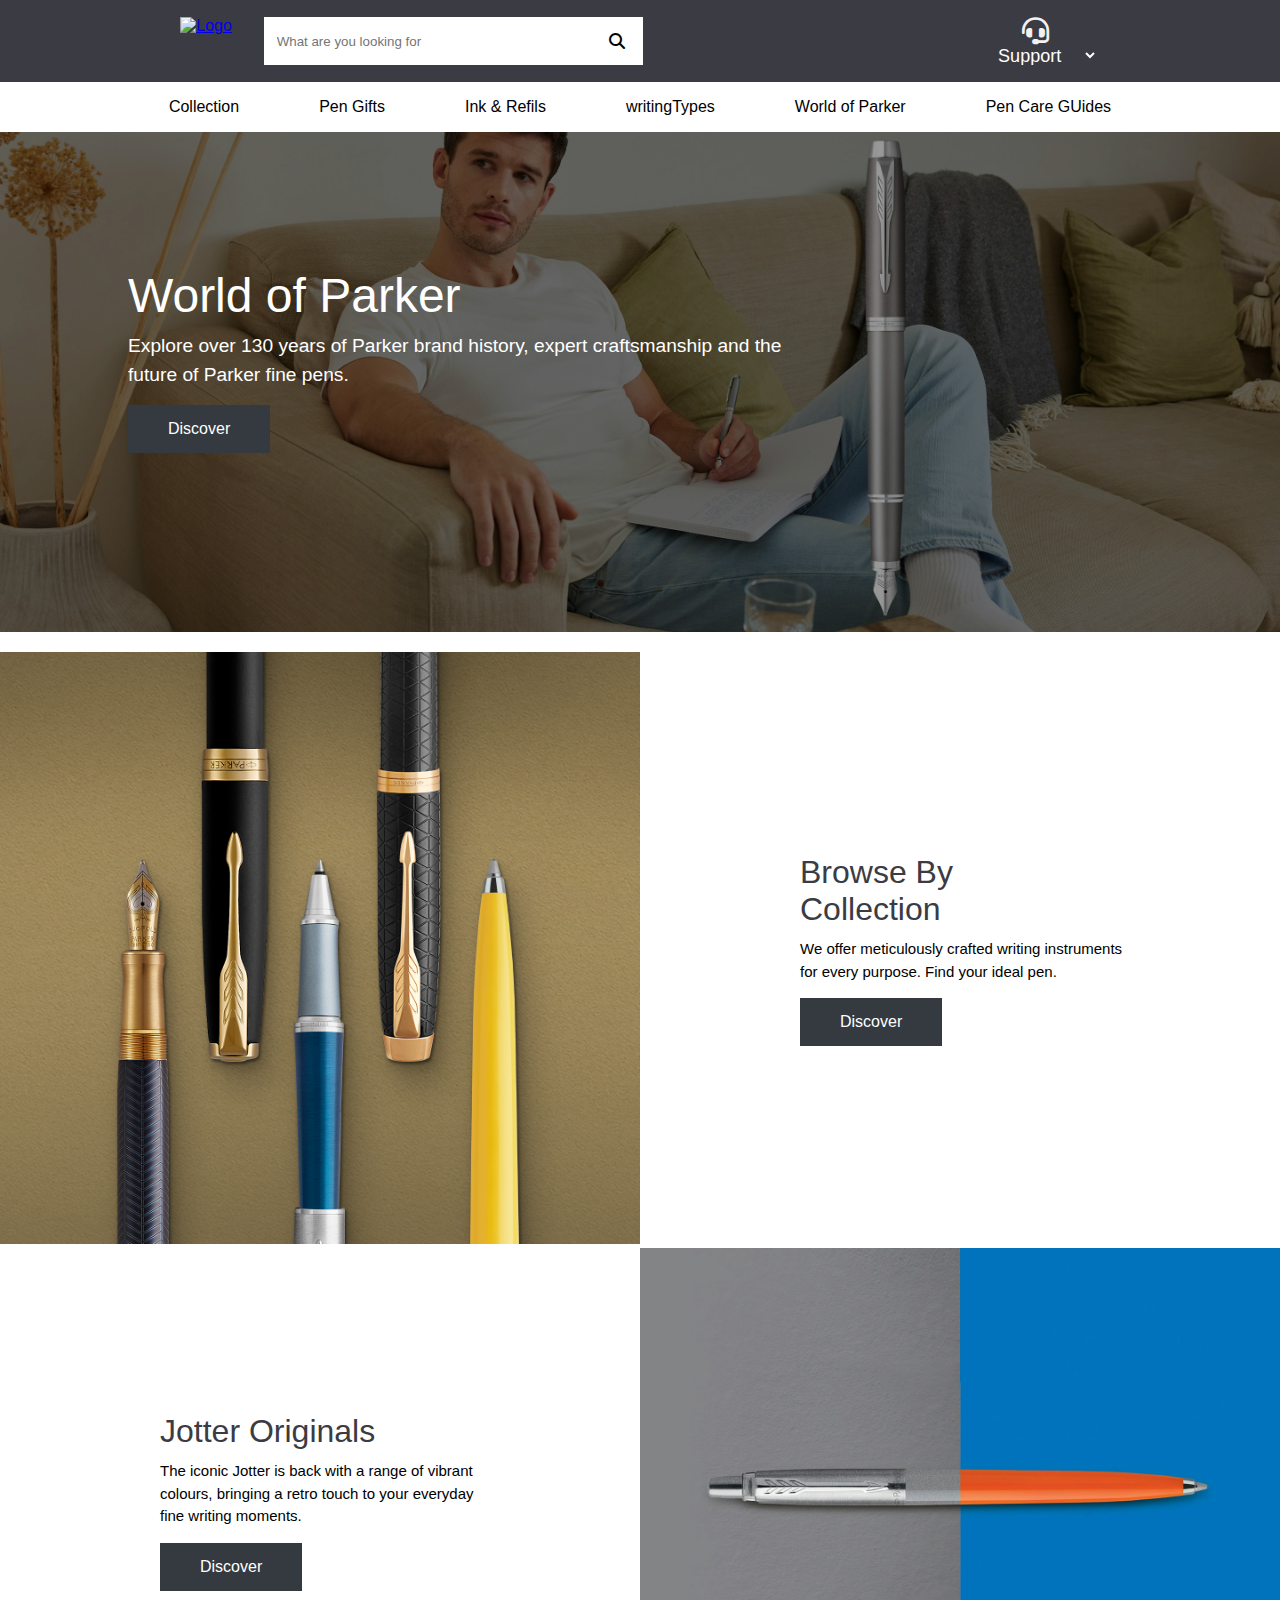
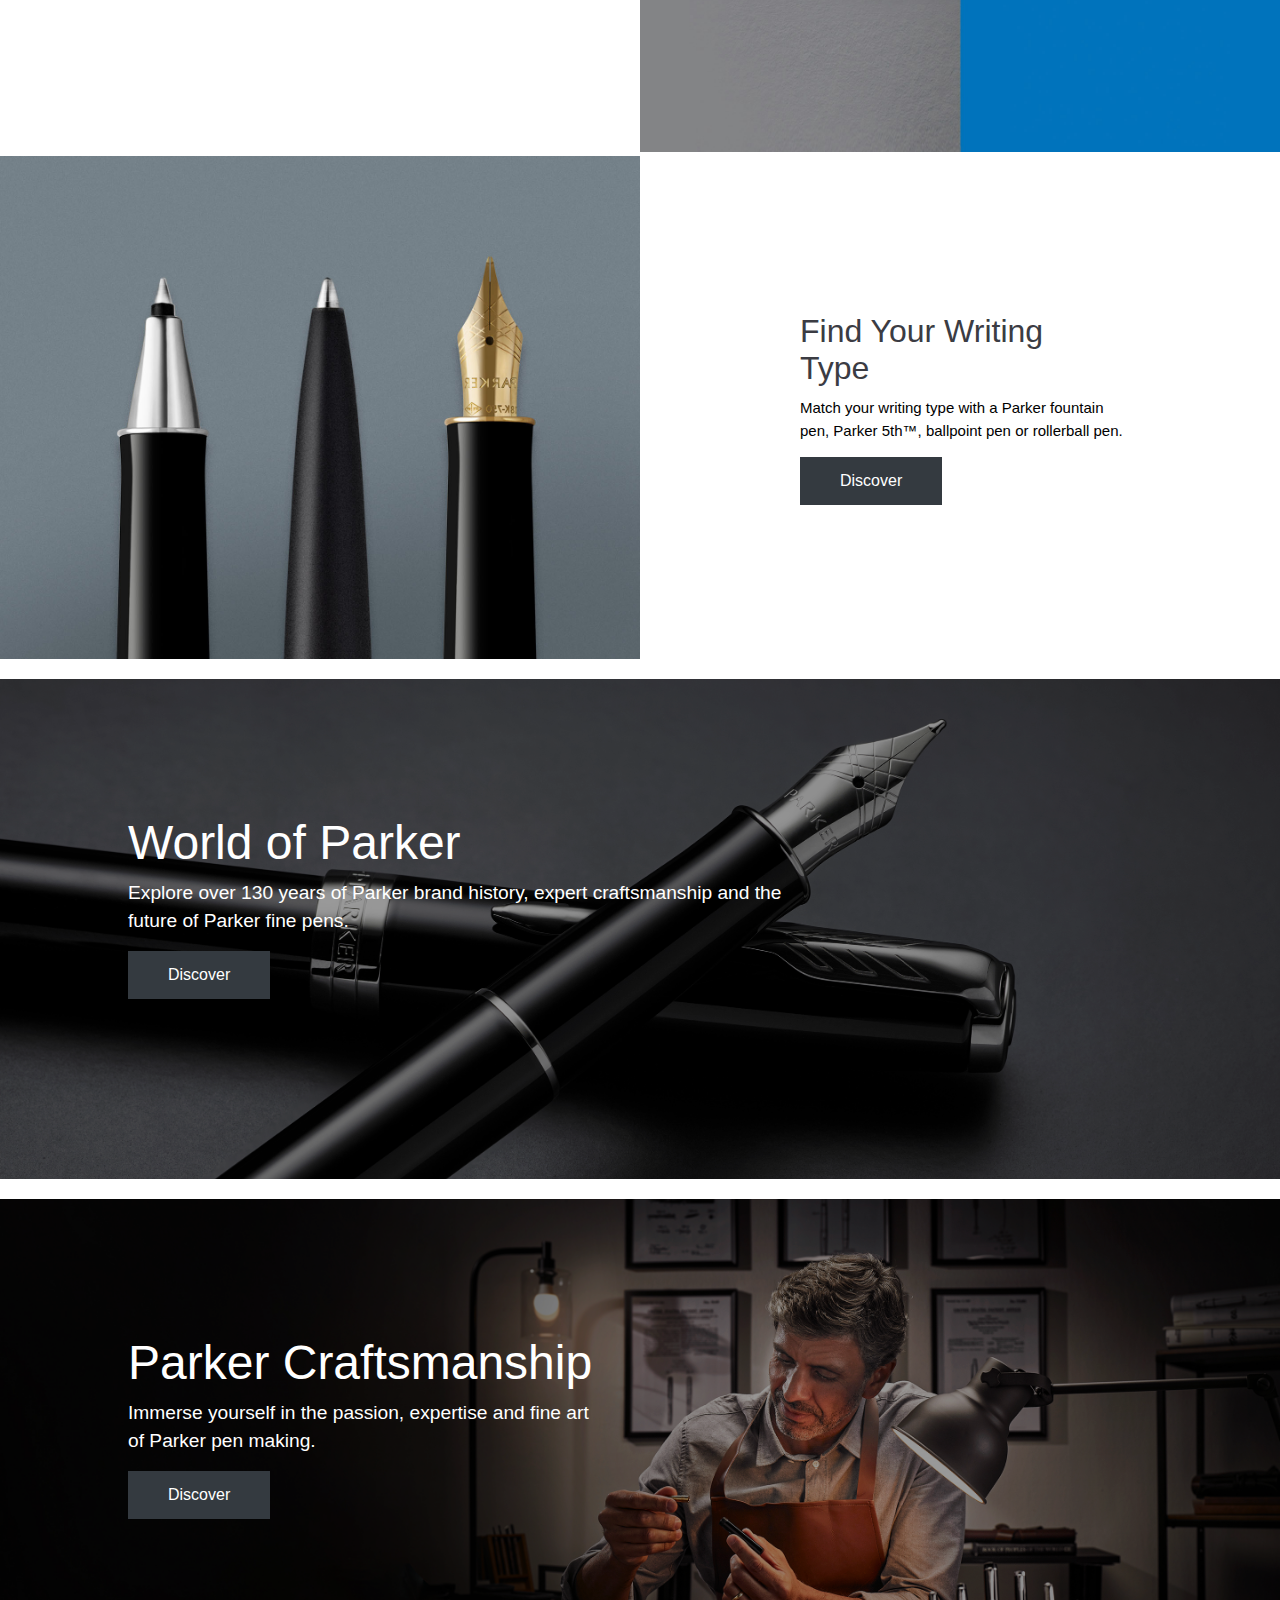
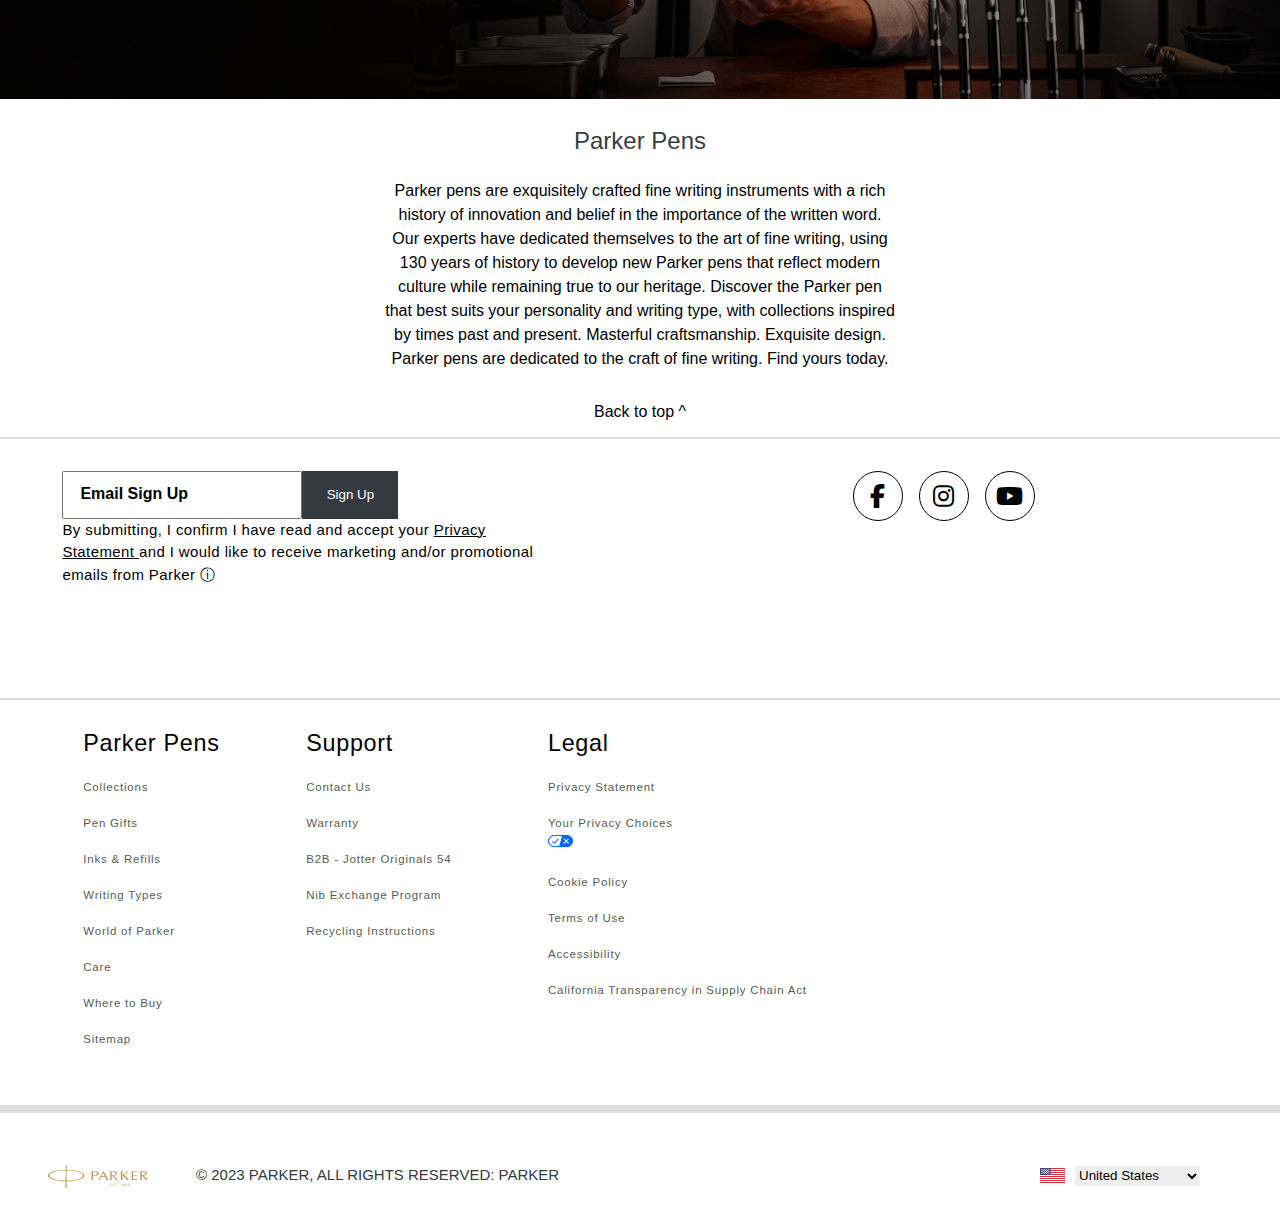
==== commit 7b20800c: "make responsive world parker.html file and merge into index.html file" ====
--- a/index.html
+++ b/index.html
@@ -407,10 +407,10 @@
           src="images/brand-logo.svg"
           alt="logo_footer"
           style="
-            margin-left: 80px;
+            
             width: 100px;
             height: 50px;
-            margin-top: -1rem;
+            
             
           "
         />
--- a/style.css
+++ b/style.css
@@ -140,7 +140,7 @@
     label i{
     color: rgb(71, 69, 69);
     }
-    @media screen and (max-width: 650px){
+    @media screen and (max-width: 1000px){
     
     .menu{
     width: 100%;
@@ -582,7 +582,7 @@
     padding: 2rem;
     line-height: 3;
     flex-wrap: wrap;
-    /* background-color: #f0f0f0; */
+    
 }
 
 .footer_left {
@@ -677,19 +677,38 @@
 /* Media Queries for Responsiveness */
 @media (max-width: 768px) {
     .footer_part1 {
+        display: flex;
         flex-direction: column;
+        justify-content: center;
         align-items: center;
-        padding: auto;
+        padding: 0;
     }
 
     .footer_left, .social_media_icons {
         width: 100%;
         text-align: center;
+        justify-content: center;
         padding: 0.5rem;
     }
-
+    .submitbutton{
+        max-width: 5rem;
+
+    }
+    .first_text_part{
+        width: 100%;
+        text-align: center;
+        justify-content: center;
+        padding: 0.5rem;
+    }
     .signup {
-        /* flex-direction: column; */
+
+        width: 100%;
+        text-align: center;
+        /* justify-content: center; */
+        /* justify-content: space-around */
+        padding: 0.5rem;
+        
+
  
     }
     .searchbar, .submitbutton {
@@ -707,7 +726,7 @@
 
 @media (max-width: 480px) {
     .footer_part1 {
-        padding: 1rem;
+        padding: 0;
     }
 
     .first_text_part {
@@ -721,6 +740,7 @@
         font-size: 1.2rem;
         width: 40px;
         height: 40px;
+        /* justify-content: center; */
     }
     
 }
@@ -732,6 +752,7 @@
     display: flex;
     flex-wrap: wrap;
 }
+
 
 /* footer2 */
 .footer_part2 {
@@ -837,6 +858,7 @@
       border: 10px solid #dcdcdc ;
  
  }
+ 
 
  /* footer3 */
  .footer_3 {
@@ -853,15 +875,16 @@
 
 .footer3_left {
     display: flex;
-    
-    align-items: center;
-    margin-left: 80px;
+    align-items: center;
+    /* margin-left: 80px; */
+    padding-left: 3rem;
+    gap: 3rem;
 }
 
 .logo_footer {
     width: 100px;
     height: 50px;
-    margin-left: 80px;
+    /* margin-right: 20px; */
 }
 
 .footer3_right {
@@ -888,16 +911,20 @@
 }
 
 /* Responsive Styles */
-@media (max-width: 1200px) {
+@media (max-width: 900px) {
     .footer_3 {
         flex-direction: column;
+        justify-content: center;
         height: auto;
         text-align: center;
         align-items: center;
+        
     }
 
     .footer3_left, .footer3_right {
         margin: 10px 0;
+        flex-direction: column;
+        gap: 0%;
     }
     
     .logo_footer {
@@ -907,6 +934,7 @@
     .footer3_right {
         margin-right: 0;
     }
+    
 }
 
 @media (max-width: 768px) {
@@ -931,4 +959,4 @@
     .hr2 {
         margin-top: 40px;
     }
-}
+}